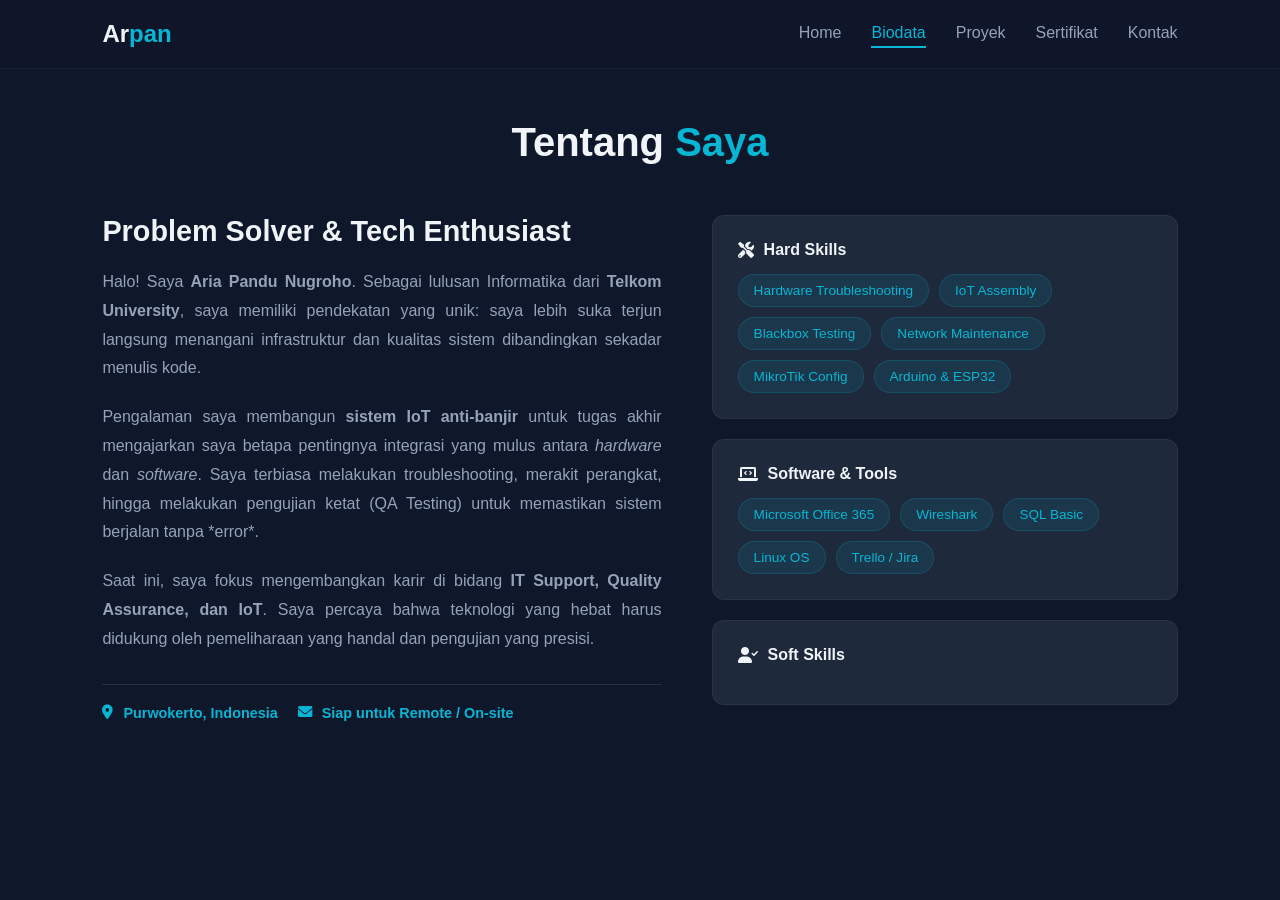
==== about.html @ 808597e8 "first commit" ====
<!DOCTYPE html>
<html lang="id">
<head>
    <meta charset="UTF-8">
    <meta name="viewport" content="width=device-width, initial-scale=1.0">
    <title>Biodata - Aria Pandu</title>
    <link rel="stylesheet" href="style.css">
    <link rel="stylesheet" href="https://cdnjs.cloudflare.com/ajax/libs/font-awesome/6.0.0/css/all.min.css">
</head>
<body>
    <nav class="navbar">
        <a href="index.html" class="logo">Ar<span>pan</span></a>
        <ul class="nav-links">
            <li><a href="index.html">Home</a></li>
            <li><a href="about.html" class="active">Biodata</a></li>
            <li><a href="projects.html">Proyek</a></li>
            <li><a href="certificates.html">Sertifikat</a></li>
            <li><a href="contact.html">Kontak</a></li>
        </ul>
        <div class="menu-toggle"><i class="fas fa-bars"></i></div>
    </nav>

    <section class="section" style="padding-top: 120px;">
        <h2 class="section-title">Tentang <span>Saya</span></h2>
        
        <div class="about-content-wrapper">
            
            <div class="about-bio">
                <h3>Problem Solver & Tech Enthusiast</h3>
                <p>
                    Halo! Saya <strong>Aria Pandu Nugroho</strong>. Sebagai lulusan Informatika dari <strong>Telkom University</strong>, saya memiliki pendekatan yang unik: saya lebih suka terjun langsung menangani infrastruktur dan kualitas sistem dibandingkan sekadar menulis kode.
                </p>
                <p>
                    Pengalaman saya membangun <strong>sistem IoT anti-banjir</strong> untuk tugas akhir mengajarkan saya betapa pentingnya integrasi yang mulus antara <em>hardware</em> dan <em>software</em>. Saya terbiasa melakukan troubleshooting, merakit perangkat, hingga melakukan pengujian ketat (QA Testing) untuk memastikan sistem berjalan tanpa *error*.
                </p>
                <p>
                    Saat ini, saya fokus mengembangkan karir di bidang <strong>IT Support, Quality Assurance, dan IoT</strong>. Saya percaya bahwa teknologi yang hebat harus didukung oleh pemeliharaan yang handal dan pengujian yang presisi.
                </p>

                <div class="bio-stats">
                    <div class="stat-item">
                        <i class="fas fa-map-marker-alt"></i>
                        <span>Purwokerto, Indonesia</span>
                    </div>
                    <div class="stat-item">
                        <i class="fas fa-envelope"></i>
                        <span>Siap untuk Remote / On-site</span>
                    </div>
                </div>
            </div>

            <div class="about-skills">
                
                <div class="skill-group">
                    <h4><i class="fas fa-tools"></i> Hard Skills</h4>
                    <div class="skill-tags">
                        <span>Hardware Troubleshooting</span>
                        <span>IoT Assembly</span>
                        <span>Blackbox Testing</span>
                        <span>Network Maintenance</span>
                        <span>MikroTik Config</span>
                        <span>Arduino & ESP32</span>
                    </div>
                </div>

                <div class="skill-group">
                    <h4><i class="fas fa-laptop-code"></i> Software & Tools</h4>
                    <div class="skill-tags">
                        <span>Microsoft Office 365</span>
                        <span>Wireshark</span>
                        <span>SQL Basic</span>
                        <span>Linux OS</span>
                        <span>Trello / Jira</span>
                    </div>
                </div>

                <div class="skill-group">
                    <h4><i class="fas fa-user-check"></i> Soft Skills</h4>
---- style.css ----
/* --- VARIABLE WARNA (Dark Theme) --- */
:root {
    --bg-dark: #0f172a;       /* Latar belakang utama (Dark Blue) */
    --bg-card: #1e293b;       /* Latar belakang kartu */
    --accent: #06b6d4;        /* Warna Aksen (Cyan/Biru Neon) */
    --text-main: #f1f5f9;     /* Teks Putih */
    --text-sec: #94a3b8;      /* Teks Abu-abu */
}

/* --- RESET & BASIC STYLES --- */
* { 
    margin: 0; 
    padding: 0; 
    box-sizing: border-box; 
    font-family: 'Segoe UI', Tahoma, Geneva, Verdana, sans-serif; 
    text-decoration: none; 
    list-style: none; 
    scroll-behavior: smooth; 
}

body { 
    background-color: var(--bg-dark); 
    color: var(--text-main); 
    overflow-x: hidden; 
    
    /* PENTING: Memberi jarak di bawah agar konten tidak tertutup Footer */
    padding-bottom: 80px; 
}

/* --- NAVBAR --- */
.navbar {
    display: flex; 
    justify-content: space-between; 
    align-items: center;
    padding: 20px 8%; 
    background: rgba(15, 23, 42, 0.95); 
    position: fixed; 
    top: 0; 
    width: 100%; 
    z-index: 1000;
    border-bottom: 1px solid rgba(255,255,255,0.05);
}

.logo { 
    font-size: 1.5rem; 
    font-weight: 700; 
    color: var(--text-main); 
}
.logo span { color: var(--accent); }

.nav-links { display: flex; gap: 30px; }
.nav-links a { 
    color: var(--text-sec); 
    font-weight: 500; 
    transition: 0.3s; 
}
.nav-links a:hover, .nav-links a.active { 
    color: var(--accent); 
    border-bottom: 2px solid var(--accent); 
    padding-bottom: 5px; 
}
.menu-toggle { 
    display: none; 
    font-size: 1.5rem; 
    cursor: pointer; 
    color: var(--text-main); 
}

/* --- HERO SECTION --- */
.hero {
    display: flex; 
    align-items: center; 
    justify-content: center;
    min-height: 100vh; 
    padding: 0 8%; 
    gap: 50px;
    padding-top: 80px; 
}

.hero-content { max-width: 600px; }
.hero-content h3 { font-size: 1.5rem; color: var(--accent); margin-bottom: 10px; }
.hero-content h1 { font-size: 3.5rem; line-height: 1.2; margin-bottom: 20px; }
.hero-content p { color: var(--text-sec); font-size: 1.1rem; margin-bottom: 30px; }

.hero-buttons { display: flex; gap: 15px; }

.btn { 
    display: inline-block; 
    padding: 12px 30px; 
    border-radius: 5px; 
    font-weight: 600; 
    transition: 0.3s; 
    cursor: pointer; 
}
.btn-primary { 
    background: var(--accent); 
    color: var(--bg-dark); 
}
.btn-primary:hover { 
    background: #0891b2; 
    box-shadow: 0 0 15px rgba(6, 182, 212, 0.4); 
}
.btn-outline { 
    border: 2px solid var(--accent); 
    color: var(--accent); 
}
.btn-outline:hover { 
    background: var(--accent); 
    color: var(--bg-dark); 
}

/* --- FOTO PROFIL (FIXED) --- */
.hero-image {
    position: relative;
    z-index: 1;
}

.profile-pic {
    width: 380px;              
    height: 380px; 
    object-fit: contain;      
    background-color: #37019c; /* Background Ungu */
    object-position: center bottom; 
    border-radius: 50%;       
    border: 4px solid var(--accent); 
    box-shadow: 
        0 0 20px rgba(6, 182, 212, 0.3),  
        0 0 60px rgba(6, 182, 212, 0.1);  
    transition: transform 0.5s ease, box-shadow 0.5s ease;
}

.profile-pic:hover {
    transform: scale(1.05); 
    box-shadow: 
        0 0 30px rgba(6, 182, 212, 0.6),
        0 0 80px rgba(6, 182, 212, 0.3);
    border-color: #fff; 
}

/* --- SECTIONS UMUM --- */
.section { padding: 80px 8%; }
.section-title { text-align: center; font-size: 2.5rem; margin-bottom: 50px; }
.section-title span { color: var(--accent); }

/* --- ABOUT PAGE (Layout Kiri-Kanan) --- */
.about-content-wrapper {
    display: grid;
    grid-template-columns: 1.2fr 1fr;
    gap: 50px;
    align-items: start;
    max-width: 1100px;
    margin: 0 auto;
}

.about-bio h3 { font-size: 1.8rem; color: var(--text-main); margin-bottom: 20px; }
.about-bio p { color: var(--text-sec); margin-bottom: 20px; line-height: 1.8; text-align: justify; }
.bio-stats { display: flex; gap: 20px; margin-top: 30px; padding-top: 20px; border-top: 1px solid rgba(255,255,255,0.1); }
.stat-item { display: flex; align-items: center; gap: 10px; color: var(--accent); font-size: 0.9rem; font-weight: 600; }

.skill-group {
    background: var(--bg-card);
    padding: 25px;
    border-radius: 12px;
    border: 1px solid rgba(255,255,255,0.05);
    margin-bottom: 20px;
}
.skill-group h4 { color: var(--text-main); margin-bottom: 15px; display: flex; align-items: center; gap: 10px; }
.skill-tags { display: flex; flex-wrap: wrap; gap: 10px; }
.skill-tags span {
    background: rgba(6, 182, 212, 0.1);
    color: var(--accent);
    padding: 8px 15px;
    border-radius: 20px;
    font-size: 0.85rem;
    font-weight: 500;
    border: 1px solid rgba(6, 182, 212, 0.2);
    transition: 0.3s;
}
.skill-tags span:hover { background: var(--accent); color: var(--bg-dark); transform: translateY(-2px); }

/* --- CARDS & GRID --- */
.grid-container { 
    display: grid; 
    grid-template-columns: repeat(auto-fit, minmax(300px, 1fr)); 
    gap: 25px; 
}

.card {
    background: var(--bg-card); 
    border-radius: 12px; 
    overflow: hidden;
    transition: transform 0.3s, box-shadow 0.3s;
    border: 1px solid rgba(255,255,255,0.05);
}
.card:hover { transform: translateY(-5px); border-color: var(--accent); }
.card-content { padding: 20px; }
.card h3 { margin-bottom: 10px; font-size: 1.25rem; color: var(--text-main); }
.card p { color: var(--text-sec); font-size: 0.9rem; margin-bottom: 15px; }
.tags span { display: inline-block; background: rgba(6, 182, 212, 0.1); color: var(--accent); padding: 4px 10px; font-size: 0.8rem; border-radius: 15px; margin-right: 5px; }

/* --- SERTIFIKAT FIX --- */
.cert-card { text-align: center; padding: 0 !important; }
.cert-img-wrapper {
    width: 100%;
    height: 220px; 
    overflow: hidden;
    border-bottom: 1px solid rgba(255,255,255,0.05);
    background-color: #0f172a; 
    display: flex;
    align-items: center;
    justify-content: center;
}
.cert-img-wrapper img { width: 100%; height: 100%; object-fit: contain; transition: transform 0.5s ease; cursor: pointer; }
.card:hover .cert-img-wrapper img { transform: scale(1.05); opacity: 1; }
.cert-icon { font-size: 3rem; color: var(--accent); margin-bottom: 20px; margin-top: 20px; }

/* --- FOOTER FIXED (BARU) --- */
footer {
    position: fixed;       
    bottom: 0;
    left: 0;
    width: 100%;
    background: rgba(15, 23, 42, 0.95); 
    backdrop-filter: blur(5px);         
    padding: 15px 0;                    
    text-align: center;                 
    border-top: 1px solid rgba(255,255,255,0.05); 
    z-index: 1000;                      
}
footer p { font-size: 0.85rem; color: var(--text-sec); margin: 0; letter-spacing: 0.5px; }

/* --- RESPONSIVE (HP) --- */
@media (max-width: 768px) {
    .menu-toggle { display: block; }
    .nav-links {
        position: absolute; top: 100%; left: 0; width: 100%;
        background: var(--bg-card); flex-direction: column;
        padding: 20px; gap: 15px; display: none;
        border-bottom: 1px solid rgba(255,255,255,0.1);
    }
    .nav-links.active { display: flex; }
    .hero { flex-direction: column-reverse; text-align: center; padding-top: 120px; }
    .hero-buttons { justify-content: center; }
    .hero-image .profile-pic { width: 260px; height: 260px; margin-bottom: 30px; object-fit: contain; }
    .about-content-wrapper { grid-template-columns: 1fr; gap: 30px; }
    .about-bio p { text-align: left; }
    .hero-content h1 { font-size: 2.5rem; }
}

/* --- ANIMASI --- */
body { animation: fadeInAnimation 0.8s ease-out forwards; opacity: 0; }
@keyframes fadeInAnimation { from { opacity: 0; transform: translateY(20px); } to { opacity: 1; transform: translateY(0); } }
a:active, .btn:active { transform: scale(0.95) !important; transition: transform 0.1s; }
.nav-links a::after { content: ''; display: block; width: 0; height: 2px; background: var(--accent); transition: width 0.3s; }
.nav-links a:hover::after { width: 100%; }
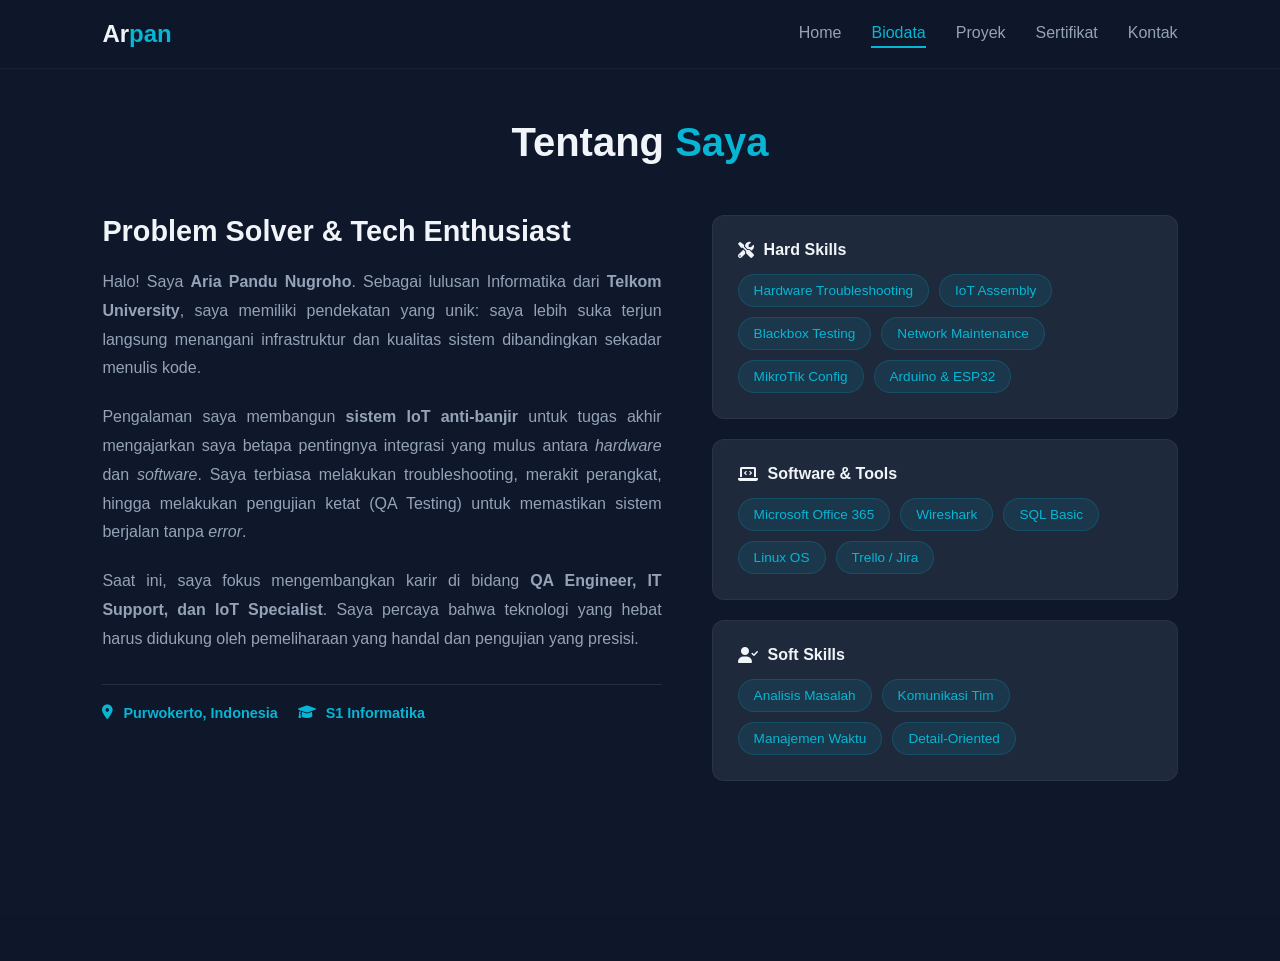
==== commit 50e2efea: "fix bug mode android" ====
--- a/about.html
+++ b/about.html
@@ -8,8 +8,10 @@
     <link rel="stylesheet" href="https://cdnjs.cloudflare.com/ajax/libs/font-awesome/6.0.0/css/all.min.css">
 </head>
 <body>
+    
     <nav class="navbar">
         <a href="index.html" class="logo">Ar<span>pan</span></a>
+        
         <ul class="nav-links">
             <li><a href="index.html">Home</a></li>
             <li><a href="about.html" class="active">Biodata</a></li>
@@ -17,6 +19,7 @@
             <li><a href="certificates.html">Sertifikat</a></li>
             <li><a href="contact.html">Kontak</a></li>
         </ul>
+        
         <div class="menu-toggle"><i class="fas fa-bars"></i></div>
     </nav>
 
@@ -31,10 +34,10 @@
                     Halo! Saya <strong>Aria Pandu Nugroho</strong>. Sebagai lulusan Informatika dari <strong>Telkom University</strong>, saya memiliki pendekatan yang unik: saya lebih suka terjun langsung menangani infrastruktur dan kualitas sistem dibandingkan sekadar menulis kode.
                 </p>
                 <p>
-                    Pengalaman saya membangun <strong>sistem IoT anti-banjir</strong> untuk tugas akhir mengajarkan saya betapa pentingnya integrasi yang mulus antara <em>hardware</em> dan <em>software</em>. Saya terbiasa melakukan troubleshooting, merakit perangkat, hingga melakukan pengujian ketat (QA Testing) untuk memastikan sistem berjalan tanpa *error*.
+                    Pengalaman saya membangun <strong>sistem IoT anti-banjir</strong> untuk tugas akhir mengajarkan saya betapa pentingnya integrasi yang mulus antara <em>hardware</em> dan <em>software</em>. Saya terbiasa melakukan troubleshooting, merakit perangkat, hingga melakukan pengujian ketat (QA Testing) untuk memastikan sistem berjalan tanpa <em>error</em>.
                 </p>
                 <p>
-                    Saat ini, saya fokus mengembangkan karir di bidang <strong>IT Support, Quality Assurance, dan IoT</strong>. Saya percaya bahwa teknologi yang hebat harus didukung oleh pemeliharaan yang handal dan pengujian yang presisi.
+                    Saat ini, saya fokus mengembangkan karir di bidang <strong>QA Engineer, IT Support, dan IoT Specialist</strong>. Saya percaya bahwa teknologi yang hebat harus didukung oleh pemeliharaan yang handal dan pengujian yang presisi.
                 </p>
 
                 <div class="bio-stats">
@@ -43,8 +46,8 @@
                         <span>Purwokerto, Indonesia</span>
                     </div>
                     <div class="stat-item">
-                        <i class="fas fa-envelope"></i>
-                        <span>Siap untuk Remote / On-site</span>
+                        <i class="fas fa-graduation-cap"></i>
+                        <span>S1 Informatika</span>
                     </div>
                 </div>
             </div>
@@ -75,4 +78,24 @@
                 </div>
 
                 <div class="skill-group">
-                    <h4><i class="fas fa-user-check"></i> Soft Skills</h4>+                    <h4><i class="fas fa-user-check"></i> Soft Skills</h4>
+                    <div class="skill-tags">
+                        <span>Analisis Masalah</span>
+                        <span>Komunikasi Tim</span>
+                        <span>Manajemen Waktu</span>
+                        <span>Detail-Oriented</span>
+                    </div>
+                </div>
+
+            </div>
+        </div>
+    </section>
+
+    <footer>
+        <p>&copy; 2026 Aria Pandu. All Rights Reserved.</p>
+    </footer>
+
+    <script src="script.js"></script>
+
+</body>
+</html>
